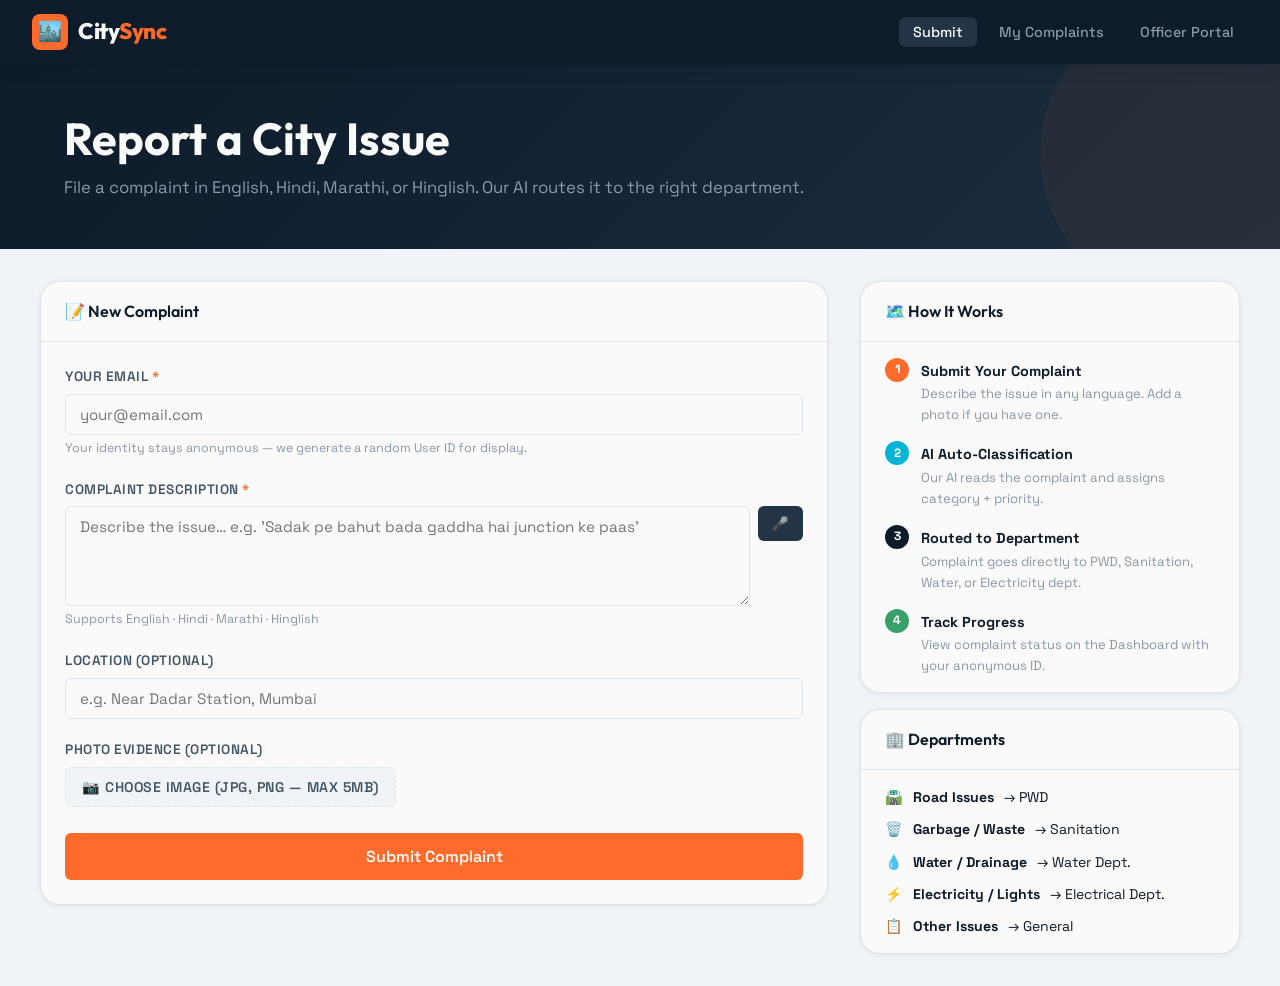
==== frontend/index.html @ 9e663fd5 "Add files via upload" ====
<!DOCTYPE html>
<html lang="en">
<head>
    <meta charset="UTF-8">
    <meta name="viewport" content="width=device-width, initial-scale=1.0">
    <title>CitySync — Submit a Complaint</title>
    <link rel="stylesheet" href="css/style.css">
    <!-- jQuery CDN -->
    <script src="https://code.jquery.com/jquery-3.7.1.min.js"></script>
</head>
<body>

<!-- Navbar -->
<nav class="navbar">
    <a class="navbar-brand" href="index.html">
        <div class="logo-icon">🏙️</div>
        <span class="brand-name">City<span>Sync</span></span>
    </a>
    <ul class="navbar-nav">
        <li><a href="index.html" class="active">Submit</a></li>
        <li><a href="dashboard.html">My Complaints</a></li>
        <li><a href="officer.html">Officer Portal</a></li>
    </ul>
</nav>

<!-- Page Header -->
<div class="page-header">
    <div class="container">
        <h1>Report a City Issue</h1>
        <p>File a complaint in English, Hindi, Marathi, or Hinglish. Our AI routes it to the right department.</p>
    </div>
</div>

<!-- Main Content -->
<div class="container section">
    <div style="display:grid; grid-template-columns: 1fr 380px; gap: 2rem; align-items: start;">

        <!-- Complaint Form -->
        <div class="card">
            <div class="card-header">
                <h3>📝 New Complaint</h3>
                <span id="voice-status" style="font-size:.8rem; color:var(--gray-500);"></span>
            </div>
            <div class="card-body">

                <form id="complaint-form">

                    <!-- Email -->
                    <div class="form-group">
                        <label for="email">Your Email <span style="color:var(--saffron)">*</span></label>
                        <input type="email" id="email" name="email"
                               placeholder="your@email.com"
                               required>
                        <p style="font-size:.78rem; color:var(--gray-500); margin-top:4px;">
                            Your identity stays anonymous — we generate a random User ID for display.
                        </p>
                    </div>

                    <!-- Description with Voice Input -->
                    <div class="form-group">
                        <label for="description">
                            Complaint Description <span style="color:var(--saffron)">*</span>
                        </label>
                        <div class="input-group">
                            <textarea id="description" name="description"
                                      placeholder="Describe the issue… e.g. 'Sadak pe bahut bada gaddha hai junction ke paas'"
                                      required></textarea>
                            <button type="button" class="btn-voice" id="voice-btn"
                                    title="Click to record voice input">
                                🎤
                            </button>
                        </div>
                        <p style="font-size:.78rem; color:var(--gray-500); margin-top:4px;">
                            Supports English · Hindi · Marathi · Hinglish
                        </p>
                    </div>

                    <!-- Location -->
                    <div class="form-group">
                        <label for="location">Location (optional)</label>
                        <input type="text" id="location" name="location"
                               placeholder="e.g. Near Dadar Station, Mumbai">
                    </div>

                    <!-- Image Upload -->
                    <div class="form-group">
                        <label>Photo Evidence (optional)</label>
                        <label class="file-input-label" for="image-upload">
                            📷 Choose Image (JPG, PNG — max 5MB)
                        </label>
                        <input type="file" id="image-upload" name="image"
                               accept="image/*">
                        <img id="image-preview" alt="Preview">
                    </div>

                    <!-- Submit Button -->
                    <button type="submit" class="btn btn-primary btn-lg btn-block" id="submit-btn">
                        <span id="submit-text">Submit Complaint</span>
                        <span id="submit-spinner" class="spinner" style="display:none;"></span>
                    </button>

                </form>

                <!-- AI Result Box (shown after submission) -->
                <div class="ai-result" id="ai-result">
                    <h4>⚡ AI Classification Result</h4>
                    <div class="ai-result-grid">
                        <div class="ai-result-item">
                            <label>Category</label>
                            <div class="value" id="result-category">—</div>
                        </div>
                        <div class="ai-result-item">
                            <label>Priority</label>
                            <div class="value" id="result-priority">—</div>
                        </div>
                        <div class="ai-result-item">
                            <label>Routed To</label>
                            <div class="value" id="result-department">—</div>
                        </div>
                        <div class="ai-result-item">
                            <label>Your ID</label>
                            <div class="value" id="result-anon-id">—</div>
                        </div>
                    </div>
                    <p id="result-duplicate-msg" style="margin-top:.75rem; font-size:.85rem; color:var(--gold); display:none;">
                        ⚠️ Similar complaint already exists in this area.
                    </p>
                </div>

            </div>
        </div>

        <!-- Sidebar: How it Works -->
        <div style="display:flex; flex-direction:column; gap:1rem;">

            <div class="card">
                <div class="card-header"><h3>🗺️ How It Works</h3></div>
                <div class="card-body" style="padding: 1rem 1.5rem;">
                    <ol style="list-style:none; counter-reset:step; display:flex; flex-direction:column; gap:1rem;">
                        <li style="display:flex; gap:12px; align-items:flex-start; counter-increment:step;">
                            <span style="background:var(--saffron);color:#fff;width:24px;height:24px;border-radius:50%;display:flex;align-items:center;justify-content:center;font-size:.75rem;font-weight:700;flex-shrink:0;">1</span>
                            <div>
                                <strong style="font-size:.9rem;">Submit Your Complaint</strong>
                                <p style="font-size:.82rem;color:var(--gray-500);">Describe the issue in any language. Add a photo if you have one.</p>
                            </div>
                        </li>
                        <li style="display:flex; gap:12px; align-items:flex-start; counter-increment:step;">
                            <span style="background:var(--teal);color:#fff;width:24px;height:24px;border-radius:50%;display:flex;align-items:center;justify-content:center;font-size:.75rem;font-weight:700;flex-shrink:0;">2</span>
                            <div>
                                <strong style="font-size:.9rem;">AI Auto-Classification</strong>
                                <p style="font-size:.82rem;color:var(--gray-500);">Our AI reads the complaint and assigns category + priority.</p>
                            </div>
                        </li>
                        <li style="display:flex; gap:12px; align-items:flex-start;">
                            <span style="background:var(--navy);color:#fff;width:24px;height:24px;border-radius:50%;display:flex;align-items:center;justify-content:center;font-size:.75rem;font-weight:700;flex-shrink:0;">3</span>
                            <div>
                                <strong style="font-size:.9rem;">Routed to Department</strong>
                                <p style="font-size:.82rem;color:var(--gray-500);">Complaint goes directly to PWD, Sanitation, Water, or Electricity dept.</p>
                            </div>
                        </li>
                        <li style="display:flex; gap:12px; align-items:flex-start;">
                            <span style="background:var(--priority-low);color:#fff;width:24px;height:24px;border-radius:50%;display:flex;align-items:center;justify-content:center;font-size:.75rem;font-weight:700;flex-shrink:0;">4</span>
                            <div>
                                <strong style="font-size:.9rem;">Track Progress</strong>
                                <p style="font-size:.82rem;color:var(--gray-500);">View complaint status on the Dashboard with your anonymous ID.</p>
                            </div>
                        </li>
                    </ol>
                </div>
            </div>

            <div class="card">
                <div class="card-header"><h3>🏢 Departments</h3></div>
                <div class="card-body" style="padding: 1rem 1.5rem;">
                    <div style="display:flex; flex-direction:column; gap:.6rem;">
                        <div style="display:flex;align-items:center;gap:10px;font-size:.88rem;">
                            <span>🛣️</span> <strong>Road Issues</strong> → PWD
                        </div>
                        <div style="display:flex;align-items:center;gap:10px;font-size:.88rem;">
                            <span>🗑️</span> <strong>Garbage / Waste</strong> → Sanitation
                        </div>
                        <div style="display:flex;align-items:center;gap:10px;font-size:.88rem;">
                            <span>💧</span> <strong>Water / Drainage</strong> → Water Dept.
                        </div>
                        <div style="display:flex;align-items:center;gap:10px;font-size:.88rem;">
                            <span>⚡</span> <strong>Electricity / Lights</strong> → Electrical Dept.
                        </div>
                        <div style="display:flex;align-items:center;gap:10px;font-size:.88rem;">
                            <span>📋</span> <strong>Other Issues</strong> → General
                        </div>
                    </div>
                </div>
            </div>

        </div>
    </div>
</div>

<!-- Toast container -->
<div id="toast-container"></div>

<script src="js/app.js"></script>
<script>
$(document).ready(function () {

    // --- Image Preview ---
    $('#image-upload').on('change', function () {
        const file = this.files[0];
        if (file) {
            const reader = new FileReader();
            reader.onload = (e) => {
                $('#image-preview').attr('src', e.target.result).show();
            };
            reader.readAsDataURL(file);
        }
    });

    // --- Voice Input ---
    const SpeechRecognition = window.SpeechRecognition || window.webkitSpeechRecognition;
    let recognition = null;
    let isRecording = false;

    if (SpeechRecognition) {
        recognition = new SpeechRecognition();
        recognition.continuous = false;
        recognition.interimResults = true;
        recognition.lang = 'hi-IN'; // Supports Hindi + English

        recognition.onresult = function (event) {
            let transcript = '';
            for (let i = event.resultIndex; i < event.results.length; i++) {
                transcript += event.results[i][0].transcript;
            }
            $('#description').val(transcript);
        };

        recognition.onend = function () {
            isRecording = false;
            $('#voice-btn').removeClass('recording').text('🎤');
            $('#voice-status').text('');
        };

        recognition.onerror = function (e) {
            showToast('Voice input error: ' + e.error, 'error');
            isRecording = false;
            $('#voice-btn').removeClass('recording').text('🎤');
        };
    } else {
        $('#voice-btn').prop('disabled', true).attr('title', 'Voice input not supported in this browser');
    }

    $('#voice-btn').on('click', function () {
        if (!recognition) return;
        if (isRecording) {
            recognition.stop();
        } else {
            recognition.start();
            isRecording = true;
            $(this).addClass('recording').text('⏹');
            $('#voice-status').text('🔴 Listening… speak now');
        }
    });

    // --- Complaint Form Submission ---
    $('#complaint-form').on('submit', function (e) {
        e.preventDefault();

        const email       = $('#email').val().trim();
        const description = $('#description').val().trim();

        if (!email || !description) {
            showToast('Please fill in email and complaint description.', 'error');
            return;
        }

        if (description.length < 10) {
            showToast('Description must be at least 10 characters.', 'warning');
            return;
        }

        // Show loading
        $('#submit-btn').prop('disabled', true);
        $('#submit-text').text('Submitting…');
        $('#submit-spinner').show();
        $('#ai-result').hide();

        const formData = new FormData();
        formData.append('email',       email);
        formData.append('description', description);
        formData.append('location',    $('#location').val().trim());

        const imageFile = $('#image-upload')[0].files[0];
        if (imageFile) formData.append('image', imageFile);

        $.ajax({
            url:         '../backend/submit_complaint.php',
            method:      'POST',
            data:        formData,
            processData: false,
            contentType: false,
            success: function (res) {
                if (res.success) {
                    // Show AI result
                    $('#result-category').text(res.category);
                    $('#result-priority').text(res.priority);
                    $('#result-department').text(res.department);
                    $('#result-anon-id').text(res.anonymous_id);

                    if (res.is_duplicate) {
                        $('#result-duplicate-msg').show();
                    }

                    $('#ai-result').slideDown();
                    showToast('✅ ' + res.message, 'success');

                    // Reset form (keep email)
                    $('#description').val('');
                    $('#location').val('');
                    $('#image-upload').val('');
                    $('#image-preview').hide();
                } else {
                    showToast('❌ ' + (res.message || 'Submission failed.'), 'error');
                }
            },
            error: function () {
                showToast('❌ Could not connect to server. Is PHP running?', 'error');
            },
            complete: function () {
                $('#submit-btn').prop('disabled', false);
                $('#submit-text').text('Submit Complaint');
                $('#submit-spinner').hide();
            }
        });
    });

});
</script>

</body>
</html>
---- frontend/css/style.css ----
/* ============================================
   CitySync - Main Stylesheet
   Aesthetic: Civic/Municipal — clean, authoritative,
   accessible. Deep navy + saffron accent, structured grid.
   ============================================ */

@import url('https://fonts.googleapis.com/css2?family=Space+Grotesk:wght@300;400;500;600;700&family=Outfit:wght@300;400;600;700;800&display=swap');

/* --- CSS Variables --- */
:root {
    --navy:       #0D1B2A;
    --navy-mid:   #1B2D3E;
    --navy-light: #243447;
    --saffron:    #FF6B2B;
    --saffron-lt: #FF8F5E;
    --gold:       #F5A623;
    --teal:       #00B4D8;
    --white:      #FAFAFA;
    --gray-100:   #F0F4F8;
    --gray-200:   #DDE4EC;
    --gray-500:   #8899AA;
    --gray-700:   #445566;

    --priority-high:    #E53E3E;
    --priority-high-bg: #FFF5F5;
    --priority-med:     #D97706;
    --priority-med-bg:  #FFFBEB;
    --priority-low:     #38A169;
    --priority-low-bg:  #F0FFF4;

    --status-pending:    #718096;
    --status-progress:   #3182CE;
    --status-resolved:   #38A169;

    --radius-sm:  6px;
    --radius-md:  12px;
    --radius-lg:  20px;
    --shadow-sm:  0 1px 4px rgba(13,27,42,.08);
    --shadow-md:  0 4px 16px rgba(13,27,42,.12);
    --shadow-lg:  0 12px 40px rgba(13,27,42,.18);

    --font-display: 'Outfit', sans-serif;
    --font-body:    'Space Grotesk', sans-serif;
}

/* --- Reset & Base --- */
*, *::before, *::after { box-sizing: border-box; margin: 0; padding: 0; }

html { scroll-behavior: smooth; }

body {
    font-family: var(--font-body);
    background: var(--gray-100);
    color: var(--navy);
    line-height: 1.6;
    min-height: 100vh;
}

/* --- Typography --- */
h1, h2, h3, h4 { font-family: var(--font-display); font-weight: 700; line-height: 1.2; }
h1 { font-size: clamp(1.8rem, 4vw, 2.8rem); }
h2 { font-size: clamp(1.4rem, 3vw, 2rem); }
h3 { font-size: 1.2rem; }

a { color: var(--saffron); text-decoration: none; }
a:hover { text-decoration: underline; }

/* --- Navbar --- */
.navbar {
    background: var(--navy);
    padding: 0 2rem;
    display: flex;
    align-items: center;
    justify-content: space-between;
    height: 64px;
    position: sticky;
    top: 0;
    z-index: 100;
    box-shadow: var(--shadow-md);
}

.navbar-brand {
    display: flex;
    align-items: center;
    gap: 10px;
    text-decoration: none;
}

.navbar-brand .logo-icon {
    width: 36px;
    height: 36px;
    background: var(--saffron);
    border-radius: 8px;
    display: flex;
    align-items: center;
    justify-content: center;
    font-size: 1.2rem;
}

.navbar-brand .brand-name {
    font-family: var(--font-display);
    font-weight: 800;
    font-size: 1.4rem;
    color: var(--white);
    letter-spacing: -0.5px;
}

.navbar-brand .brand-name span { color: var(--saffron); }

.navbar-nav {
    display: flex;
    gap: 8px;
    list-style: none;
}

.navbar-nav a {
    color: var(--gray-500);
    font-size: 0.9rem;
    font-weight: 500;
    padding: 6px 14px;
    border-radius: var(--radius-sm);
    transition: all .2s;
    text-decoration: none;
}

.navbar-nav a:hover,
.navbar-nav a.active {
    color: var(--white);
    background: var(--navy-light);
}

/* --- Page Header --- */
.page-header {
    background: linear-gradient(135deg, var(--navy) 0%, var(--navy-mid) 100%);
    color: var(--white);
    padding: 3rem 2rem;
    position: relative;
    overflow: hidden;
}

.page-header::before {
    content: '';
    position: absolute;
    top: -60px; right: -60px;
    width: 300px; height: 300px;
    background: var(--saffron);
    opacity: .06;
    border-radius: 50%;
}

.page-header h1 { color: var(--white); margin-bottom: .5rem; }
.page-header p  { color: var(--gray-500); font-size: 1.05rem; }

/* --- Container --- */
.container {
    max-width: 1200px;
    margin: 0 auto;
    padding: 0 1.5rem;
}

/* --- Card --- */
.card {
    background: var(--white);
    border-radius: var(--radius-lg);
    box-shadow: var(--shadow-sm);
    border: 1px solid var(--gray-200);
    overflow: hidden;
}

.card-header {
    padding: 1.25rem 1.5rem;
    border-bottom: 1px solid var(--gray-200);
    display: flex;
    align-items: center;
    justify-content: space-between;
    gap: 1rem;
}

.card-header h3 { font-size: 1rem; font-weight: 600; }

.card-body { padding: 1.5rem; }

/* --- Form Elements --- */
.form-group { margin-bottom: 1.25rem; }

label {
    display: block;
    font-size: 0.85rem;
    font-weight: 600;
    color: var(--gray-700);
    margin-bottom: 6px;
    text-transform: uppercase;
    letter-spacing: 0.5px;
}

input[type="text"],
input[type="email"],
input[type="password"],
textarea,
select {
    width: 100%;
    padding: 10px 14px;
    border: 1.5px solid var(--gray-200);
    border-radius: var(--radius-sm);
    font-family: var(--font-body);
    font-size: 0.95rem;
    color: var(--navy);
    background: var(--white);
    transition: border-color .2s, box-shadow .2s;
    outline: none;
}

input:focus,
textarea:focus,
select:focus {
    border-color: var(--saffron);
    box-shadow: 0 0 0 3px rgba(255,107,43,.12);
}

textarea { resize: vertical; min-height: 100px; }

.input-group {
    display: flex;
    gap: 8px;
    align-items: flex-start;
}

.input-group input,
.input-group textarea { flex: 1; }

/* --- Buttons --- */
.btn {
    display: inline-flex;
    align-items: center;
    gap: 8px;
    padding: 10px 20px;
    border: none;
    border-radius: var(--radius-sm);
    font-family: var(--font-body);
    font-size: 0.9rem;
    font-weight: 600;
    cursor: pointer;
    transition: all .2s;
    white-space: nowrap;
    text-decoration: none;
}

.btn:disabled { opacity: .5; cursor: not-allowed; }

.btn-primary {
    background: var(--saffron);
    color: var(--white);
}
.btn-primary:hover:not(:disabled) {
    background: var(--saffron-lt);
    box-shadow: 0 4px 12px rgba(255,107,43,.35);
    transform: translateY(-1px);
}

.btn-navy {
    background: var(--navy);
    color: var(--white);
}
.btn-navy:hover:not(:disabled) {
    background: var(--navy-mid);
}

.btn-outline {
    background: transparent;
    border: 1.5px solid var(--gray-200);
    color: var(--gray-700);
}
.btn-outline:hover:not(:disabled) {
    border-color: var(--saffron);
    color: var(--saffron);
}

.btn-sm { padding: 6px 12px; font-size: 0.8rem; }
.btn-lg { padding: 13px 28px; font-size: 1rem; }
.btn-block { width: 100%; justify-content: center; }

/* Voice button */
.btn-voice {
    background: var(--navy-light);
    color: var(--white);
    border: none;
    padding: 10px 14px;
    border-radius: var(--radius-sm);
    cursor: pointer;
    transition: all .2s;
    flex-shrink: 0;
}
.btn-voice.recording {
    background: var(--priority-high);
    animation: pulse 1.2s infinite;
}
@keyframes pulse {
    0%, 100% { box-shadow: 0 0 0 0 rgba(229,62,62,.4); }
    50%       { box-shadow: 0 0 0 8px rgba(229,62,62,0); }
}

/* --- Priority Badges --- */
.badge {
    display: inline-flex;
    align-items: center;
    gap: 4px;
    padding: 3px 10px;
    border-radius: 100px;
    font-size: 0.75rem;
    font-weight: 700;
    text-transform: uppercase;
    letter-spacing: 0.5px;
}

.badge-high {
    background: var(--priority-high-bg);
    color: var(--priority-high);
    border: 1px solid rgba(229,62,62,.2);
}
.badge-medium {
    background: var(--priority-med-bg);
    color: var(--priority-med);
    border: 1px solid rgba(217,119,6,.2);
}
.badge-low {
    background: var(--priority-low-bg);
    color: var(--priority-low);
    border: 1px solid rgba(56,161,105,.2);
}

/* --- Status Badges --- */
.status-badge {
    display: inline-flex;
    align-items: center;
    gap: 4px;
    padding: 3px 10px;
    border-radius: 100px;
    font-size: 0.75rem;
    font-weight: 600;
}

.status-pending  { background: #EDF2F7; color: var(--status-pending); }
.status-progress { background: #EBF8FF; color: var(--status-progress); }
.status-resolved { background: #F0FFF4; color: var(--status-resolved); }

/* --- Stats Bar --- */
.stats-bar {
    display: grid;
    grid-template-columns: repeat(auto-fit, minmax(140px, 1fr));
    gap: 1rem;
    margin: 1.5rem 0;
}

.stat-card {
    background: var(--white);
    border: 1px solid var(--gray-200);
    border-radius: var(--radius-md);
    padding: 1.25rem;
    text-align: center;
}

.stat-card .stat-number {
    font-family: var(--font-display);
    font-size: 2rem;
    font-weight: 800;
    color: var(--navy);
    line-height: 1;
}

.stat-card .stat-label {
    font-size: 0.8rem;
    color: var(--gray-500);
    margin-top: 4px;
    font-weight: 500;
}

.stat-card.pending   .stat-number { color: var(--status-pending); }
.stat-card.progress  .stat-number { color: var(--status-progress); }
.stat-card.resolved  .stat-number { color: var(--status-resolved); }

/* --- Complaint Cards --- */
.complaint-list { display: flex; flex-direction: column; gap: 12px; }

.complaint-card {
    background: var(--white);
    border: 1px solid var(--gray-200);
    border-radius: var(--radius-md);
    padding: 1.25rem;
    transition: box-shadow .2s, transform .2s;
    position: relative;
}

.complaint-card:hover {
    box-shadow: var(--shadow-md);
    transform: translateY(-1px);
}

.complaint-card.duplicate {
    border-left: 3px solid var(--gold);
}

.complaint-card-header {
    display: flex;
    align-items: flex-start;
    justify-content: space-between;
    gap: 1rem;
    margin-bottom: .75rem;
}

.complaint-card-meta {
    display: flex;
    flex-wrap: wrap;
    gap: 6px;
    align-items: center;
}

.complaint-id {
    font-size: 0.78rem;
    color: var(--gray-500);
    font-weight: 500;
}

.complaint-desc {
    color: var(--navy);
    font-size: 0.95rem;
    margin-bottom: .75rem;
    line-height: 1.5;
}

.complaint-footer {
    display: flex;
    align-items: center;
    justify-content: space-between;
    gap: .5rem;
    flex-wrap: wrap;
    font-size: 0.8rem;
    color: var(--gray-500);
}

.complaint-footer .dept-tag {
    background: var(--navy);
    color: var(--white);
    padding: 2px 8px;
    border-radius: 4px;
    font-size: 0.72rem;
    font-weight: 600;
}

.complaint-image {
    width: 100%;
    max-height: 180px;
    object-fit: cover;
    border-radius: var(--radius-sm);
    margin-bottom: .75rem;
    border: 1px solid var(--gray-200);
}

/* --- AI Result Box --- */
.ai-result {
    background: linear-gradient(135deg, #EBF8FF, #E6FFFA);
    border: 1.5px solid #90CDF4;
    border-radius: var(--radius-md);
    padding: 1.25rem;
    margin-top: 1rem;
    display: none;
}

.ai-result h4 {
    color: #2B6CB0;
    font-size: 0.85rem;
    text-transform: uppercase;
    letter-spacing: 0.5px;
    margin-bottom: .75rem;
}

.ai-result-grid {
    display: grid;
    grid-template-columns: 1fr 1fr;
    gap: .75rem;
}

.ai-result-item label {
    font-size: 0.72rem;
    color: #4A5568;
    text-transform: uppercase;
    letter-spacing: 0.5px;
    margin-bottom: 3px;
}

.ai-result-item .value {
    font-family: var(--font-display);
    font-weight: 700;
    font-size: 1.1rem;
    color: var(--navy);
}

/* --- Filters Bar --- */
.filters-bar {
    display: flex;
    gap: .75rem;
    flex-wrap: wrap;
    align-items: center;
    padding: 1rem 0;
}

.filter-btn {
    padding: 6px 14px;
    border: 1.5px solid var(--gray-200);
    border-radius: 100px;
    font-size: 0.82rem;
    font-weight: 500;
    cursor: pointer;
    background: var(--white);
    color: var(--gray-700);
    transition: all .2s;
    font-family: var(--font-body);
}

.filter-btn.active,
.filter-btn:hover {
    border-color: var(--saffron);
    color: var(--saffron);
    background: rgba(255,107,43,.05);
}

/* --- Status selector in officer view --- */
.status-select {
    padding: 5px 10px;
    border: 1px solid var(--gray-200);
    border-radius: var(--radius-sm);
    font-family: var(--font-body);
    font-size: 0.82rem;
    background: var(--white);
    cursor: pointer;
}

/* --- Loading Spinner --- */
.spinner {
    display: inline-block;
    width: 18px;
    height: 18px;
    border: 2px solid rgba(255,255,255,.3);
    border-top-color: var(--white);
    border-radius: 50%;
    animation: spin .7s linear infinite;
}
.spinner.dark {
    border-color: rgba(13,27,42,.15);
    border-top-color: var(--navy);
}
@keyframes spin { to { transform: rotate(360deg); } }

/* --- Toast Notification --- */
#toast-container {
    position: fixed;
    bottom: 24px;
    right: 24px;
    z-index: 9999;
    display: flex;
    flex-direction: column;
    gap: 10px;
    max-width: 360px;
}

.toast {
    background: var(--navy);
    color: var(--white);
    padding: 14px 18px;
    border-radius: var(--radius-md);
    font-size: 0.9rem;
    box-shadow: var(--shadow-lg);
    display: flex;
    align-items: center;
    gap: 10px;
    animation: slideUp .3s ease;
    border-left: 3px solid var(--saffron);
}

.toast.success { border-left-color: var(--priority-low); }
.toast.error   { border-left-color: var(--priority-high); }
.toast.warning { border-left-color: var(--gold); }

@keyframes slideUp {
    from { transform: translateY(20px); opacity: 0; }
    to   { transform: translateY(0);    opacity: 1; }
}

/* --- Officer Login Page --- */
.login-page {
    min-height: 100vh;
    background: var(--navy);
    display: flex;
    align-items: center;
    justify-content: center;
    padding: 2rem;
}

.login-card {
    background: var(--white);
    border-radius: var(--radius-lg);
    padding: 2.5rem;
    width: 100%;
    max-width: 420px;
    box-shadow: var(--shadow-lg);
}

.login-card .logo-section {
    text-align: center;
    margin-bottom: 2rem;
}

.login-card .logo-icon-lg {
    width: 56px;
    height: 56px;
    background: var(--saffron);
    border-radius: 14px;
    display: flex;
    align-items: center;
    justify-content: center;
    font-size: 1.8rem;
    margin: 0 auto 12px;
}

/* --- Section spacing --- */
.section { padding: 2rem 0; }

/* --- Empty State --- */
.empty-state {
    text-align: center;
    padding: 3rem 1.5rem;
    color: var(--gray-500);
}
.empty-state .empty-icon { font-size: 3rem; margin-bottom: 1rem; }
.empty-state p { font-size: 0.95rem; }

/* --- Upload preview --- */
#image-preview {
    margin-top: 8px;
    max-width: 200px;
    max-height: 120px;
    border-radius: var(--radius-sm);
    display: none;
    border: 1px solid var(--gray-200);
}

.file-input-label {
    display: inline-flex;
    align-items: center;
    gap: 8px;
    padding: 8px 16px;
    background: var(--gray-100);
    border: 1.5px dashed var(--gray-200);
    border-radius: var(--radius-sm);
    cursor: pointer;
    font-size: 0.88rem;
    color: var(--gray-700);
    transition: all .2s;
    font-family: var(--font-body);
}
.file-input-label:hover { border-color: var(--saffron); color: var(--saffron); }
input[type="file"] { display: none; }

/* --- Responsive --- */
@media (max-width: 640px) {
    .navbar { padding: 0 1rem; }
    .page-header { padding: 2rem 1rem; }
    .ai-result-grid { grid-template-columns: 1fr; }
    .stats-bar { grid-template-columns: repeat(2, 1fr); }
    .complaint-card-header { flex-direction: column; }
    #toast-container { left: 16px; right: 16px; }
}

/* --- Duplicate tag --- */
.duplicate-tag {
    background: #FEFCBF;
    color: #744210;
    border: 1px solid #F6E05E;
    font-size: 0.72rem;
    font-weight: 600;
    padding: 2px 8px;
    border-radius: 4px;
}

/* --- Department color dots --- */
.dept-dot {
    display: inline-block;
    width: 8px; height: 8px;
    border-radius: 50%;
    margin-right: 4px;
}
.dept-PWD { background: #6B46C1; }
.dept-Sanitation { background: #2F855A; }
.dept-Water { background: #2B6CB0; }
.dept-Electrical { background: #C05621; }
.dept-General { background: #718096; }
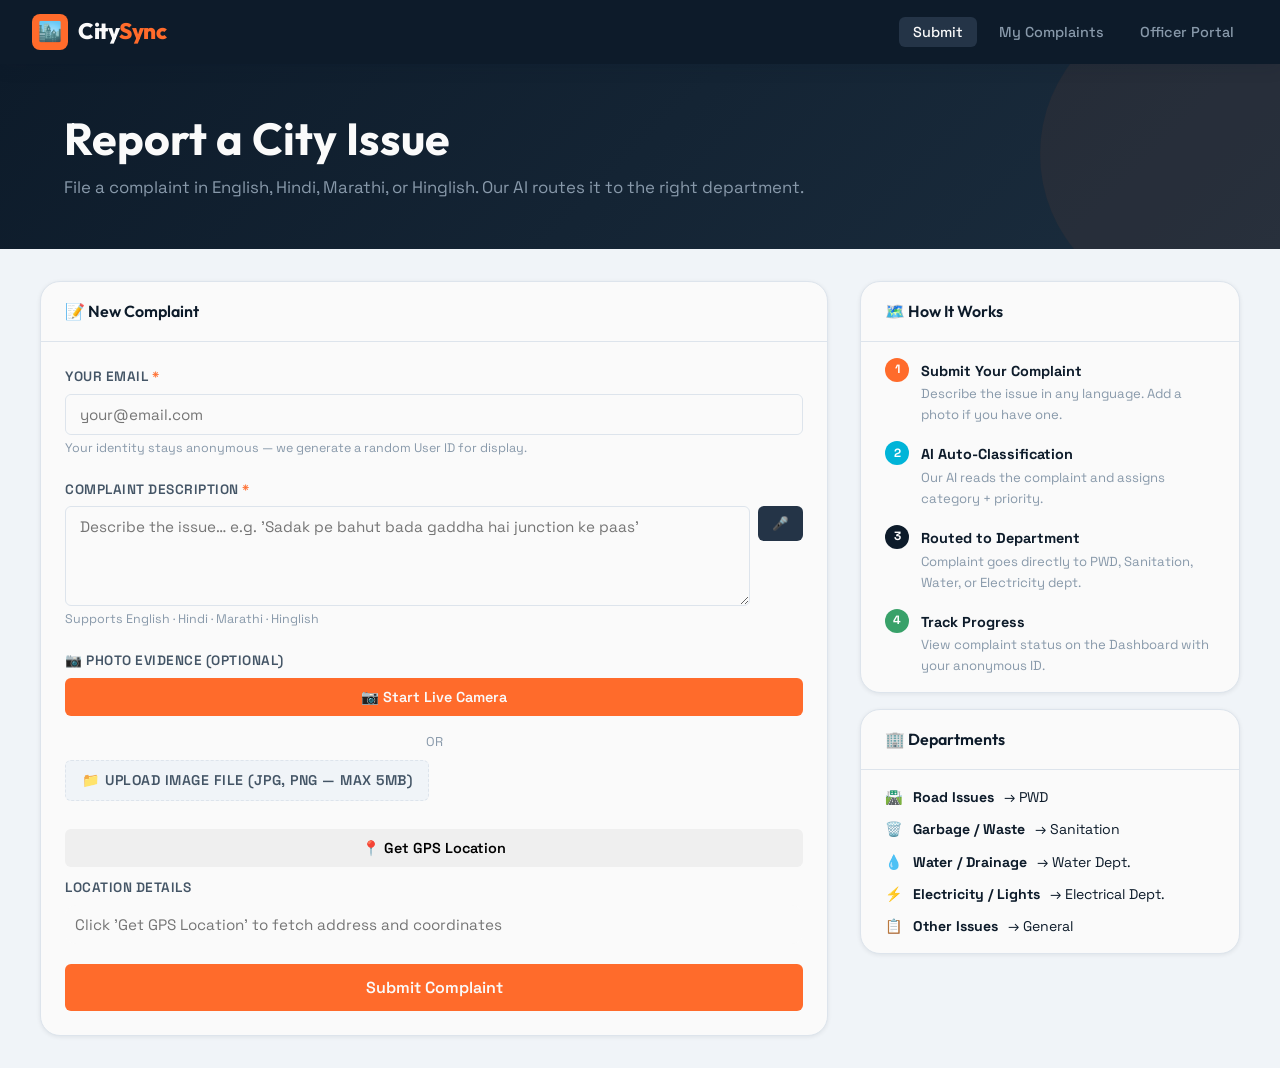
==== commit a55728ff: "Update index.html" ====
--- a/frontend/index.html
+++ b/frontend/index.html
@@ -75,24 +75,72 @@
                         </p>
                     </div>
 
-                    <!-- Location -->
+                    <!-- Live GPS Camera Capture -->
                     <div class="form-group">
-                        <label for="location">Location (optional)</label>
-                        <input type="text" id="location" name="location"
-                               placeholder="e.g. Near Dadar Station, Mumbai">
+                        <label>📷 Photo Evidence (optional)</label>
+                        
+                        <!-- Live video feed -->
+                        <video id="video-camera" autoplay playsinline muted
+                               style="width:100%; height:280px; object-fit:cover; border-radius:var(--radius-md); display:none; border:2px solid var(--gray-200);"></video>
+
+                        <!-- Hidden canvas for capturing frames -->
+                        <canvas id="capture-canvas" style="display:none;"></canvas>
+
+                        <!-- Captured image preview -->
+                        <img id="image-preview-camera" alt="Captured Photo"
+                             style="width:100%; max-height:280px; object-fit:cover; border-radius:var(--radius-md); display:none; border:2px solid var(--teal);">
+
+                        <!-- Start Camera Button -->
+                        <button type="button" class="btn btn-primary btn-block" id="start-camera-btn"
+                                style="margin-bottom:8px;">
+                            📷 Start Live Camera
+                        </button>
+
+                        <!-- Capture Photo Button (shown when camera is active) -->
+                        <button type="button" class="btn btn-success btn-block" id="capture-btn" 
+                                style="display:none; margin-bottom:8px;">
+                            📸 Capture + GPS
+                        </button>
+
+                        <!-- Retake Button (shown after capture) -->
+                        <button type="button" class="btn btn-secondary btn-block" id="retake-btn" 
+                                style="display:none; margin-bottom:8px;">
+                            🔄 Retake Photo
+                        </button>
+
+                        <!-- GPS Status Display -->
+                        <div id="gps-capture-status" 
+                             style="font-size:.9rem; color:var(--teal); margin-top:8px; padding:10px;
+                                    background:#e6fffa; border-radius:var(--radius-sm); display:none;">
+                            📍 GPS & Address: <span id="gps-capture-display"></span>
+                        </div>
+
+                        <!-- Traditional File Upload (fallback) -->
+                        <p style="font-size:.8rem; color:var(--gray-500); margin:8px 0; text-align:center;">OR</p>
+                        <label class="file-input-label" for="image-upload" style="margin-bottom:8px;">
+                            📁 Upload Image File (JPG, PNG — max 5MB)
+                        </label>
+                        <input type="file" id="image-upload" name="image" accept="image/*">
+                        <img id="image-preview-file" alt="Preview"
+                             style="display:none; margin-top:8px;">
+
+                        <!-- Hidden fields for captured data -->
+                        <input type="hidden" id="camera-image-data" name="camera-image">
+                        <!-- Hidden GPS fields (automatically filled by camera capture) -->
+                        <input type="hidden" id="location" name="location">
+                        <input type="hidden" id="latitude" name="latitude">
+                        <input type="hidden" id="longitude" name="longitude">
                     </div>
-
-                    <!-- Image Upload -->
-                    <div class="form-group">
-                        <label>Photo Evidence (optional)</label>
-                        <label class="file-input-label" for="image-upload">
-                            📷 Choose Image (JPG, PNG — max 5MB)
-                        </label>
-                        <input type="file" id="image-upload" name="image"
-                               accept="image/*">
-                        <img id="image-preview" alt="Preview">
-                    </div>
-
+                    <button type="button" class="btn btn-secondary btn-block" id="gps-btn">
+    📍 Get GPS Location
+</button>
+
+<div class="form-group" style="margin-top:10px;">
+    <label for="location-display">Location Details</label>
+    <input type="text" id="location-display" name="location_display" readonly
+           placeholder="Click 'Get GPS Location' to fetch address and coordinates"
+           style="width:100%; padding:10px; border:1px solid var(--gray-300); border-radius:var(--radius-md);">
+</div>
                     <!-- Submit Button -->
                     <button type="submit" class="btn btn-primary btn-lg btn-block" id="submit-btn">
                         <span id="submit-text">Submit Complaint</span>
@@ -201,6 +249,67 @@
 
 <script src="js/app.js"></script>
 <script>
+
+$('#gps-btn').on('click', async function () {
+    try {
+        showToast('📍 Fetching GPS...', 'info');
+
+        const position = await new Promise((resolve, reject) => {
+            navigator.geolocation.getCurrentPosition(resolve, reject, {
+                enableHighAccuracy: true,
+                timeout: 10000
+            });
+        });
+
+        const lat = position.coords.latitude;
+        const lon = position.coords.longitude;
+
+        // reverse geocode
+        const response = await fetch(
+            `https://nominatim.openstreetmap.org/reverse?format=json&lat=${lat}&lon=${lon}&zoom=18`
+        );
+        const data = await response.json();
+
+        const address = data.display_name || `${lat}, ${lon}`;
+
+        // fill hidden inputs
+        $('#latitude').val(lat);
+        $('#longitude').val(lon);
+        $('#location').val(address);
+
+        // show UI
+        $('#gps-address').text(address);
+        $('#gps-manual-box').show();
+
+        showToast('✅ GPS location captured', 'success');
+
+    } catch (err) {
+        showToast('❌ GPS failed: ' + err.message, 'error');
+    }
+});
+
+
+async function getGPSLocation() {
+    const position = await new Promise((resolve, reject) => {
+        navigator.geolocation.getCurrentPosition(resolve, reject, {
+            enableHighAccuracy: true,
+            timeout: 10000
+        });
+    });
+
+    const lat = position.coords.latitude;
+    const lon = position.coords.longitude;
+
+    const response = await fetch(
+        `https://nominatim.openstreetmap.org/reverse?format=json&lat=${lat}&lon=${lon}&zoom=18`
+    );
+
+    const data = await response.json();
+    const address = data.display_name || `${lat}, ${lon}`;
+
+    return { lat, lon, address };
+}
+
 $(document).ready(function () {
 
     // --- Image Preview ---
@@ -212,8 +321,24 @@
                 $('#image-preview').attr('src', e.target.result).show();
             };
             reader.readAsDataURL(file);
+            
+            // Check for EXIF GPS data
+            if (file.type.startsWith('image/')) {
+                checkImageExif(file);
+            }
         }
     });
+
+    // --- Check EXIF GPS Data in Image ---
+    function checkImageExif(file) {
+        const reader = new FileReader();
+        reader.onload = function(e) {
+            // Try to extract EXIF data (requires EXIF.js library)
+            // For now, just inform user that EXIF will be checked on server
+            $('#location-source').html('📷 Image EXIF GPS will be extracted on server');
+        };
+        reader.readAsArrayBuffer(file);
+    }
 
     // --- Voice Input ---
     const SpeechRecognition = window.SpeechRecognition || window.webkitSpeechRecognition;
@@ -261,12 +386,186 @@
         }
     });
 
+    // --- City List for Detection ---
+    const INDIAN_CITIES = [
+        'Nagpur', 'Amravati', 'Wardha', 'Yavatmal',
+        'Pune', 'Mumbai', 'Aurangabad', 'Nashik',
+        'Kolhapur', 'Satara', 'Delhi', 'Bangalore',
+        'Hyderabad', 'Chennai', 'Kolkata', 'Ahmedabad',
+        'Jaipur', 'Lucknow', 'Indore', 'Surat',
+        'Chandigarh', 'Patna', 'Guwahati', 'Visakhapatnam'
+    ];
+
+    // --- Detect City from Description Text ---
+    function detectCityInDescription(text) {
+        if (!text) return null;
+        
+        const lowerText = text.toLowerCase();
+        
+        for (let city of INDIAN_CITIES) {
+            if (lowerText.includes(city.toLowerCase())) {
+                return city;
+            }
+        }
+        
+        return null;
+    }
+
+
+    <!-- GPS Capture Section -->
+<div class="form-group">
+    <label>📍 Location Capture</label>
+
+    <button type="button" class="btn btn-primary btn-block" id="gps-btn">
+        📡 Get Current Location
+    </button>
+
+   
+    <input type="text" id="gps-address" name="gps-address"
+           placeholder="Address will appear here..."
+           readonly
+           style="margin-top:10px;">
+
+    
+    <div style="font-size:0.85rem; color:gray; margin-top:5px;">
+        <span id="gps-coords"></span>
+    </div>
+</div>
+
+    // --- LIVE CAMERA CAPTURE FUNCTIONALITY ---
+    let cameraStream = null;
+    let capturedImageData = null;
+    let capturedGPS = null;
+
+    // Stop camera stream
+    function stopCamera() {
+        if (cameraStream) {
+            cameraStream.getTracks().forEach(track => track.stop());
+            cameraStream = null;
+        }
+        $('#video-camera').prop('srcObject', null).hide();
+    }
+
+    // Reset camera UI
+    function resetCameraUI() {
+        stopCamera();
+        capturedImageData = null;
+        capturedGPS = null;
+        $('#image-preview-camera').attr('src', '').hide();
+        $('#gps-capture-status').hide();
+        $('#gps-capture-display').text('');
+        $('#start-camera-btn').show();
+        $('#capture-btn').hide();
+        $('#retake-btn').hide();
+        $('#camera-image-data').val('');
+    }
+
+    // Start live camera
+    $('#start-camera-btn').on('click', async function () {
+        try {
+            cameraStream = await navigator.mediaDevices.getUserMedia({
+                video: { facingMode: "environment" },
+                audio: false
+            });
+            const video = document.getElementById('video-camera');
+            video.srcObject = cameraStream;
+            video.style.display = 'block';
+            
+            $('#start-camera-btn').hide();
+            $('#capture-btn').show();
+            showToast('📷 Live camera started - ready to capture', 'info');
+        } catch (err) {
+            showToast('❌ Camera access denied: ' + err.message, 'error');
+        }
+    });
+
+    // Capture photo + GPS
+    $('#capture-btn').on('click', async function () {
+        $('#capture-btn').prop('disabled', true).text('📸 Capturing...');
+
+        try {
+            // 1. Capture image from video stream
+            const canvas = document.getElementById('capture-canvas');
+            const video = document.getElementById('video-camera');
+            canvas.width = video.videoWidth;
+            canvas.height = video.videoHeight;
+            const ctx = canvas.getContext('2d');
+            ctx.drawImage(video, 0, 0);
+            capturedImageData = canvas.toDataURL('image/jpeg', 0.9);
+
+            // 2. Stop camera
+            stopCamera();
+
+            // 3. Show captured image
+            $('#image-preview-camera').attr('src', capturedImageData).show();
+            $('#camera-image-data').val(capturedImageData);
+
+            // 4. Show retake button
+            $('#retake-btn').show();
+            $('#capture-btn').hide();
+            $('#capture-btn').prop('disabled', false).text('📸 Capture + GPS');
+
+            showToast('📸 Photo captured! Getting GPS...', 'info');
+
+            // 5. Get GPS location
+            const position = await new Promise((resolve, reject) => {
+                navigator.geolocation.getCurrentPosition(resolve, reject, {
+                    enableHighAccuracy: true,
+                    timeout: 10000
+                });
+            });
+
+            const lat = position.coords.latitude;
+            const lon = position.coords.longitude;
+            capturedGPS = { lat, lon };
+
+            // 6. Reverse geocode to get address
+            const response = await fetch(
+                `https://nominatim.openstreetmap.org/reverse?format=json&lat=${lat}&lon=${lon}&zoom=18`
+            );
+            const data = await response.json();
+            const address = data.display_name || `${lat.toFixed(6)}, ${lon.toFixed(6)}`;
+
+            // 7. Store address + coordinates in location field
+            const fullLocation = `${address} | ${lat.toFixed(6)}°N, ${lon.toFixed(6)}°E`;
+            $('#location').val(fullLocation);
+            $('#latitude').val(lat);
+            $('#longitude').val(lon);
+
+            // 8. Display GPS info
+            $('#gps-capture-display').text(address);
+            $('#gps-capture-status').show();
+
+            showToast('✅ GPS & address saved! Ready to submit.', 'success');
+
+        } catch (err) {
+            showToast('⚠️ ' + err.message, 'warning');
+            $('#capture-btn').prop('disabled', false).text('📸 Capture + GPS');
+        }
+    });
+
+    // Retake photo
+    $('#retake-btn').on('click', function () {
+        resetCameraUI();
+        startCamera().catch(err => {
+            showToast('❌ Could not restart camera: ' + err.message, 'error');
+        });
+    });
+
+    // Async helper for starting camera
+    async function startCamera() {
+        const cameraBtn = document.getElementById('start-camera-btn');
+        cameraBtn.click();
+    }
+
     // --- Complaint Form Submission ---
     $('#complaint-form').on('submit', function (e) {
         e.preventDefault();
 
         const email       = $('#email').val().trim();
         const description = $('#description').val().trim();
+        const latitude    = $('#latitude').val();
+        const longitude   = $('#longitude').val();
 
         if (!email || !description) {
             showToast('Please fill in email and complaint description.', 'error');
@@ -276,6 +575,19 @@
         if (description.length < 10) {
             showToast('Description must be at least 10 characters.', 'warning');
             return;
+        }
+
+        // --- Check for City Mismatch ---
+        const mentionedCity = detectCityInDescription(description);
+        
+        // If description mentions a city and we have GPS coordinates, verify it matches Nagpur
+        if (mentionedCity && mentionedCity.toLowerCase() !== 'nagpur' && (latitude || longitude)) {
+            showToast('⚠️ Warning: You mentioned "' + mentionedCity + '" but your GPS location is set to Nagpur. Please verify your location is correct.', 'warning');
+            
+            // Ask user to confirm
+            if (!confirm('Location mismatch detected:\n\nDescription mentions: ' + mentionedCity + '\nGPS location: Nagpur\n\nDo you want to continue?\n\n(Click OK to submit anyway, or Cancel to edit)')) {
+                return;
+            }
         }
 
         // Show loading
@@ -288,10 +600,30 @@
         formData.append('email',       email);
         formData.append('description', description);
         formData.append('location',    $('#location').val().trim());
-
+        formData.append('latitude',    $('#latitude').val());
+        formData.append('longitude',   $('#longitude').val());
+
+        // Handle both camera capture and file upload
+        const cameraImageData = $('#camera-image-data').val();
         const imageFile = $('#image-upload')[0].files[0];
-        if (imageFile) formData.append('image', imageFile);
-
+
+        if (cameraImageData) {
+            // Convert base64 to blob and append as file
+            const blobData = fetch(cameraImageData).then(res => res.blob());
+            
+            Promise.resolve(blobData).then(blob => {
+                formData.append('image', blob, 'captured.jpg');
+                submitFormData(formData);
+            });
+            return;
+        } else if (imageFile) {
+            formData.append('image', imageFile);
+        }
+
+        submitFormData(formData);
+    });
+
+    function submitFormData(formData) {
         $.ajax({
             url:         '../backend/submit_complaint.php',
             method:      'POST',
@@ -311,13 +643,25 @@
                     }
 
                     $('#ai-result').slideDown();
-                    showToast('✅ ' + res.message, 'success');
+                    
+                    // Show success message with location source
+                    let successMsg = '✅ ' + res.message;
+                    if (res.location_source) {
+                        successMsg += ` (Location: ${res.location_source})`;
+                    }
+                    showToast(successMsg, 'success');
 
                     // Reset form (keep email)
                     $('#description').val('');
                     $('#location').val('');
+                    $('#latitude').val('');
+                    $('#longitude').val('');
+                    $('#location-source').html('');
                     $('#image-upload').val('');
-                    $('#image-preview').hide();
+                    $('#image-preview-camera').hide();
+                    $('#image-preview-file').hide();
+                    $('#camera-image-data').val('');
+                    resetCameraUI();
                 } else {
                     showToast('❌ ' + (res.message || 'Submission failed.'), 'error');
                 }
@@ -331,7 +675,7 @@
                 $('#submit-spinner').hide();
             }
         });
-    });
+    }
 
 });
 </script>
